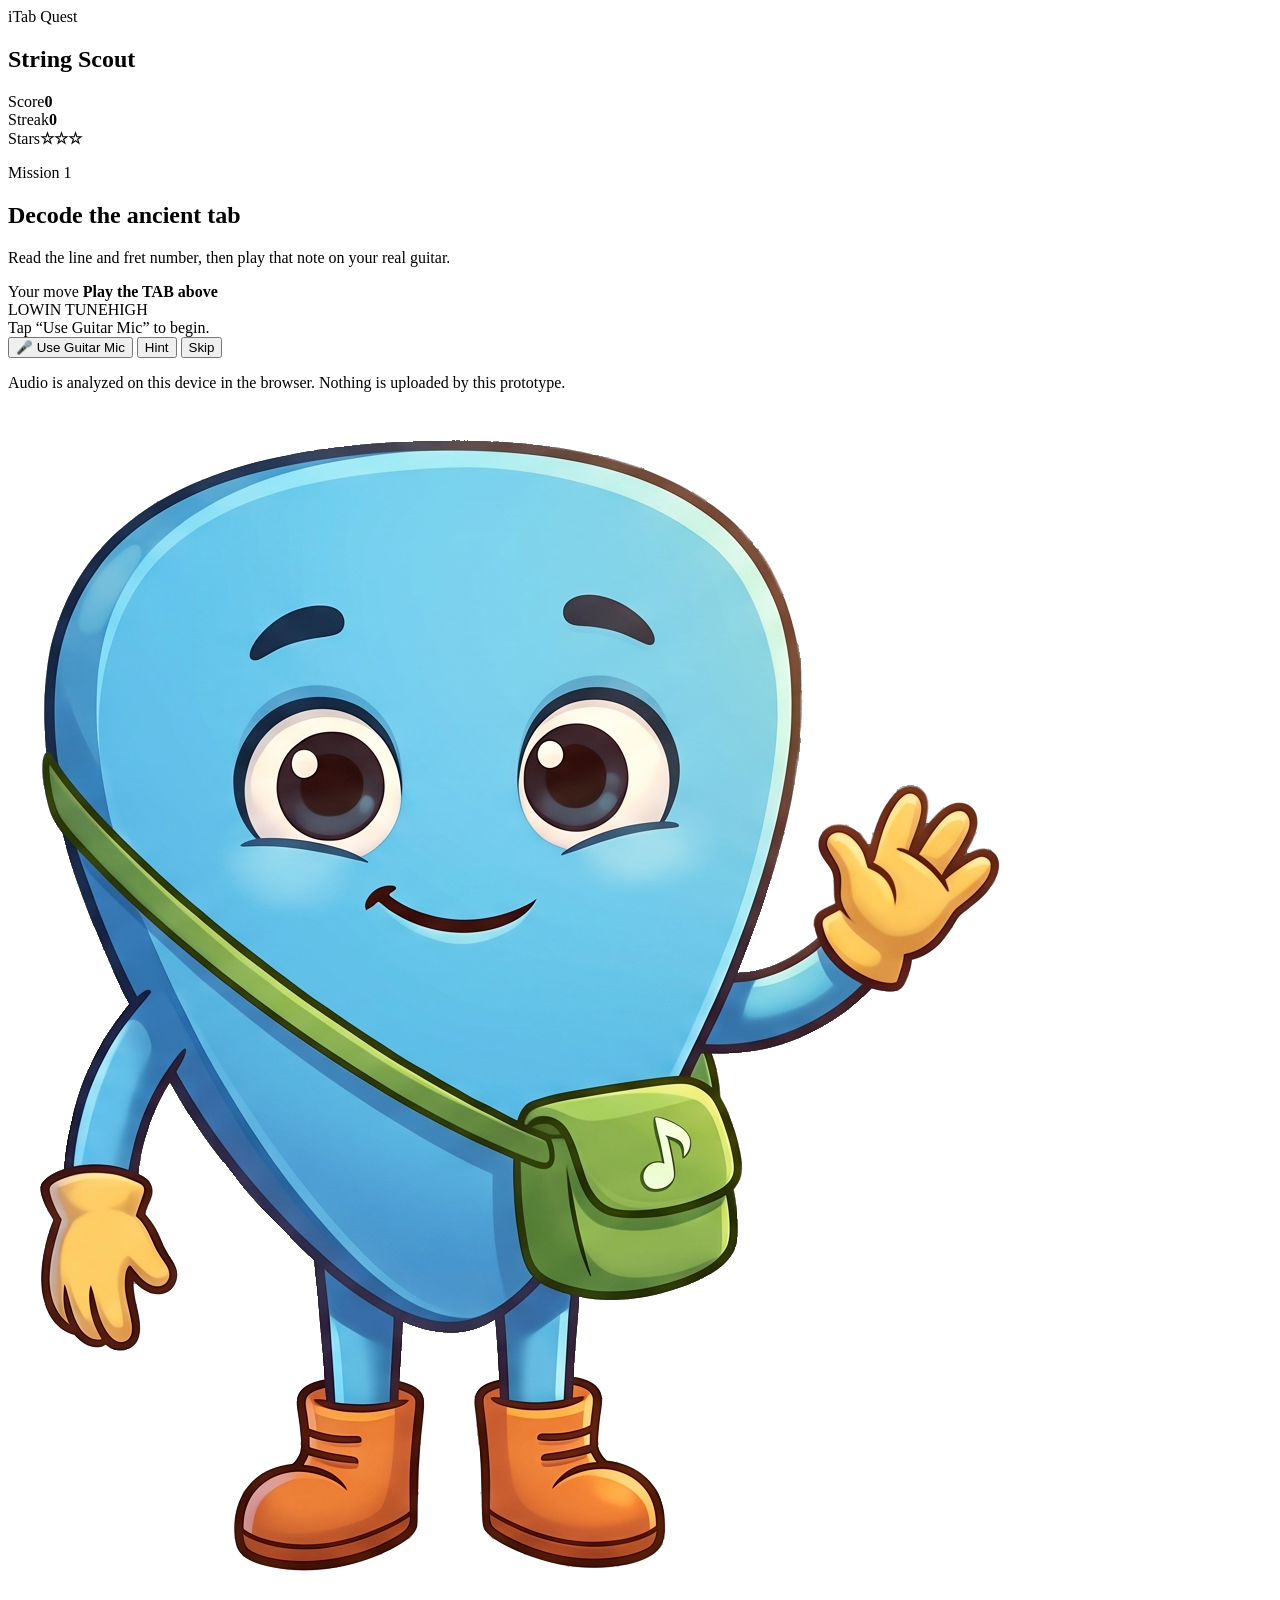
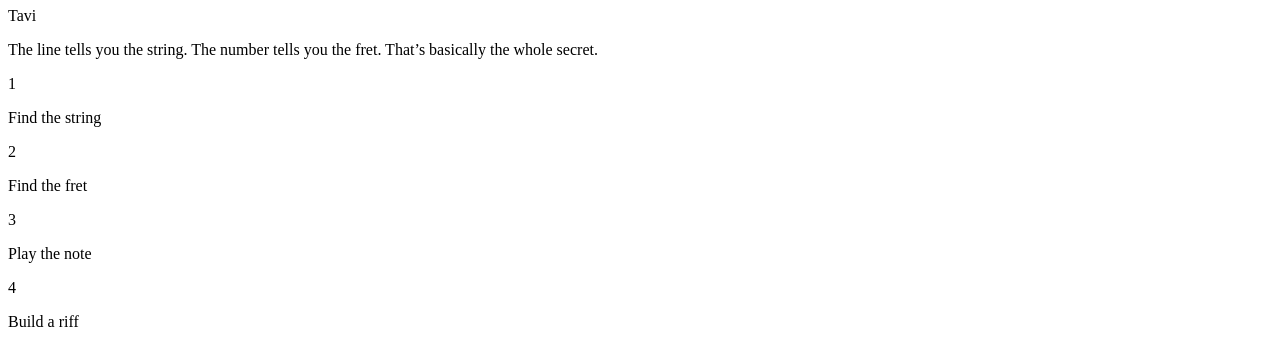
==== game/index.html @ 794a11cc "Build playable iTab Quest guitar-mic MVP" ====
<!doctype html>
<html lang="en">
<head>
  <meta charset="utf-8">
  <meta name="viewport" content="width=device-width, initial-scale=1">
  <meta name="theme-color" content="#241746">
  <title>iTab Quest — Playable MVP</title>
  <link rel="stylesheet" href="./styles.css">
</head>
<body>
  <main class="game-shell">
    <section class="hud" aria-label="Game status">
      <div>
        <span class="eyebrow">iTab Quest</span>
        <h1>String Scout</h1>
      </div>
      <div class="scoreboard">
        <div><span class="label">Score</span><strong id="score">0</strong></div>
        <div><span class="label">Streak</span><strong id="streak">0</strong></div>
        <div><span class="label">Stars</span><strong id="stars">☆☆☆</strong></div>
      </div>
    </section>

    <section class="play-area">
      <div class="mission-panel">
        <p class="mission-kicker">Mission <span id="missionNumber">1</span></p>
        <h2 id="missionTitle">Decode the ancient tab</h2>
        <p id="missionCopy">Read the line and fret number, then play that note on your real guitar.</p>

        <div class="tab-card" aria-label="Guitar tablature challenge">
          <div class="tab-lines" id="tabDisplay" aria-live="polite"></div>
        </div>

        <div class="target-row">
          <span class="target-label">Your move</span>
          <strong id="targetPrompt">Play the TAB above</strong>
        </div>

        <div class="pitch-meter" aria-label="Pitch feedback">
          <div class="meter-track">
            <div class="meter-center"></div>
            <div class="meter-needle" id="meterNeedle"></div>
          </div>
          <div class="meter-labels"><span>LOW</span><span>IN TUNE</span><span>HIGH</span></div>
        </div>

        <div class="feedback" id="feedback" role="status" aria-live="polite">
          Tap “Use Guitar Mic” to begin.
        </div>

        <div class="actions">
          <button class="primary" id="micButton" type="button">🎤 Use Guitar Mic</button>
          <button class="secondary" id="hintButton" type="button">Hint</button>
          <button class="ghost" id="skipButton" type="button">Skip</button>
        </div>

        <p class="privacy-note">Audio is analyzed on this device in the browser. Nothing is uploaded by this prototype.</p>
      </div>

      <aside class="guide-panel" aria-label="Tavi the guide">
        <img
          class="tavi"
          src="../itab_quest_approved_assets_v1/characters/character_tavi_main.png"
          alt="Tavi, your iTab Quest guide">
        <div class="speech">
          <span class="speaker">Tavi</span>
          <p id="taviLine">The line tells you the string. The number tells you the fret. That’s basically the whole secret.</p>
        </div>
      </aside>
    </section>

    <section class="lesson-strip">
      <div class="lesson-step done"><span>1</span><p>Find the string</p></div>
      <div class="lesson-step active"><span>2</span><p>Find the fret</p></div>
      <div class="lesson-step"><span>3</span><p>Play the note</p></div>
      <div class="lesson-step"><span>4</span><p>Build a riff</p></div>
    </section>
  </main>

  <script src="./app.js"></script>
</body>
</html>
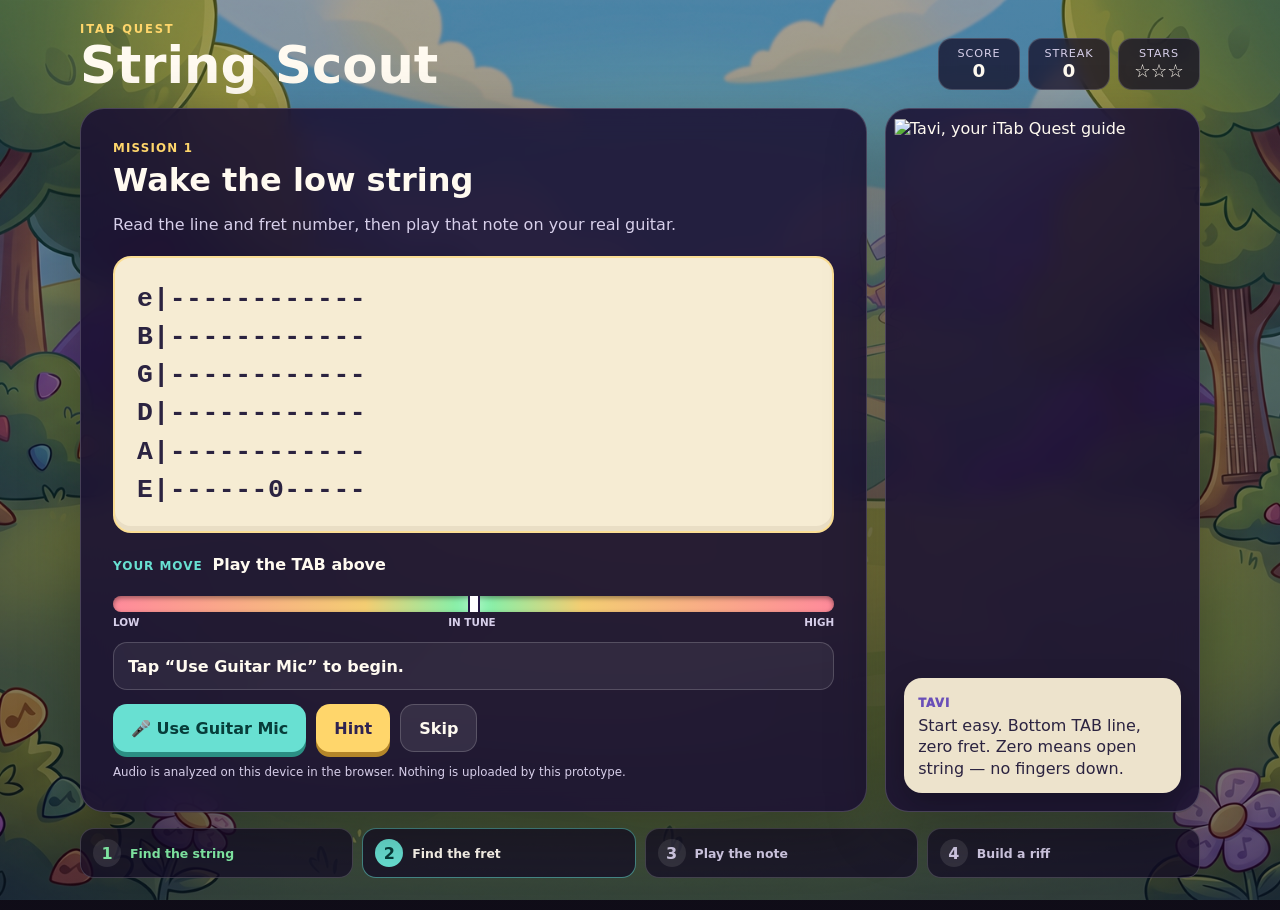
==== commit ccca86af: "Fix Pages path for approved Tavi asset" ====
--- a/game/index.html
+++ b/game/index.html
@@ -60,7 +60,7 @@
       <aside class="guide-panel" aria-label="Tavi the guide">
         <img
           class="tavi"
-          src="../itab_quest_approved_assets_v1/characters/character_tavi_main.png"
+          src="./itab_quest_approved_assets_v1/characters/character_tavi_main.png"
           alt="Tavi, your iTab Quest guide">
         <div class="speech">
           <span class="speaker">Tavi</span>
--- a/game/styles.css
+++ b/game/styles.css
@@ -0,0 +1,369 @@
+:root {
+  color-scheme: dark;
+  --ink: #fffaf0;
+  --muted: #d7cfea;
+  --panel: rgba(27, 17, 51, 0.88);
+  --panel-2: rgba(49, 32, 82, 0.90);
+  --border: rgba(255,255,255,0.18);
+  --accent: #68e0d2;
+  --accent-dark: #073d3a;
+  --gold: #ffd66b;
+  --danger: #ff8a9b;
+  --ok: #85f0a9;
+  --purple: #8d71ff;
+}
+
+* { box-sizing: border-box; }
+
+body {
+  margin: 0;
+  min-height: 100vh;
+  font-family: Inter, ui-rounded, "Trebuchet MS", system-ui, sans-serif;
+  color: var(--ink);
+  background:
+    linear-gradient(rgba(13, 8, 28, .38), rgba(13, 8, 28, .56)),
+    url("../itab_quest_approved_assets_v1/backgrounds/bg_gameplay.png") center / cover fixed;
+}
+
+button { font: inherit; }
+
+.game-shell {
+  width: min(1120px, calc(100% - 24px));
+  margin: 0 auto;
+  padding: 18px 0 32px;
+}
+
+.hud {
+  display: flex;
+  align-items: end;
+  justify-content: space-between;
+  gap: 18px;
+  margin-bottom: 18px;
+}
+
+.eyebrow {
+  display: inline-block;
+  text-transform: uppercase;
+  letter-spacing: .16em;
+  font-size: .72rem;
+  font-weight: 900;
+  color: var(--gold);
+}
+
+h1 {
+  margin: 4px 0 0;
+  font-size: clamp(1.8rem, 4vw, 3.2rem);
+  line-height: .95;
+}
+
+.scoreboard {
+  display: flex;
+  gap: 8px;
+  flex-wrap: wrap;
+  justify-content: end;
+}
+
+.scoreboard > div {
+  min-width: 82px;
+  padding: 8px 12px;
+  border: 1px solid var(--border);
+  border-radius: 14px;
+  background: rgba(18, 11, 37, .72);
+  backdrop-filter: blur(8px);
+  text-align: center;
+}
+
+.scoreboard .label {
+  display: block;
+  color: var(--muted);
+  font-size: .7rem;
+  text-transform: uppercase;
+  letter-spacing: .08em;
+}
+
+.scoreboard strong { font-size: 1.15rem; }
+
+.play-area {
+  display: grid;
+  grid-template-columns: minmax(0, 1.5fr) minmax(240px, .6fr);
+  gap: 18px;
+  align-items: stretch;
+}
+
+.mission-panel,
+.guide-panel {
+  border: 1px solid var(--border);
+  border-radius: 24px;
+  background: var(--panel);
+  backdrop-filter: blur(13px);
+  box-shadow: 0 20px 60px rgba(0,0,0,.3);
+}
+
+.mission-panel { padding: clamp(18px, 4vw, 32px); }
+
+.mission-kicker {
+  margin: 0 0 6px;
+  color: var(--gold);
+  font-weight: 900;
+  text-transform: uppercase;
+  letter-spacing: .1em;
+  font-size: .74rem;
+}
+
+.mission-panel h2 {
+  margin: 0;
+  font-size: clamp(1.35rem, 3vw, 2rem);
+}
+
+.mission-panel > p:not(.mission-kicker):not(.privacy-note) {
+  color: var(--muted);
+}
+
+.tab-card {
+  margin: 22px 0 14px;
+  padding: clamp(14px, 3vw, 22px);
+  border-radius: 18px;
+  border: 2px solid rgba(255,214,107,.6);
+  background: #f6ecd3;
+  color: #2b2340;
+  box-shadow: inset 0 -5px 0 rgba(83,56,33,.08);
+  overflow-x: auto;
+}
+
+.tab-lines {
+  min-width: 300px;
+  font-family: "Courier New", ui-monospace, monospace;
+  font-size: clamp(1.05rem, 3vw, 1.65rem);
+  line-height: 1.45;
+  font-weight: 800;
+  white-space: pre;
+  letter-spacing: .02em;
+}
+
+.target-row {
+  display: flex;
+  gap: 10px;
+  align-items: baseline;
+  flex-wrap: wrap;
+  padding: 8px 0 14px;
+}
+
+.target-label {
+  color: var(--accent);
+  font-size: .75rem;
+  font-weight: 900;
+  text-transform: uppercase;
+  letter-spacing: .08em;
+}
+
+.pitch-meter { margin: 8px 0 14px; }
+
+.meter-track {
+  position: relative;
+  height: 16px;
+  border-radius: 999px;
+  background: linear-gradient(90deg, var(--danger), #f3cd72 35%, var(--ok) 48%, var(--ok) 52%, #f3cd72 65%, var(--danger));
+  overflow: hidden;
+  box-shadow: inset 0 2px 5px rgba(0,0,0,.4);
+}
+
+.meter-center {
+  position: absolute;
+  inset: -3px auto -3px 50%;
+  width: 3px;
+  transform: translateX(-50%);
+  background: white;
+}
+
+.meter-needle {
+  position: absolute;
+  top: -4px;
+  left: 50%;
+  width: 8px;
+  height: 24px;
+  border-radius: 4px;
+  background: #fff;
+  transform: translateX(-50%);
+  box-shadow: 0 0 0 2px #241746, 0 0 16px rgba(255,255,255,.8);
+  transition: left .12s ease;
+}
+
+.meter-labels {
+  display: flex;
+  justify-content: space-between;
+  color: var(--muted);
+  font-size: .65rem;
+  font-weight: 800;
+  padding-top: 4px;
+}
+
+.feedback {
+  min-height: 48px;
+  display: flex;
+  align-items: center;
+  padding: 11px 14px;
+  border-radius: 14px;
+  border: 1px solid var(--border);
+  background: rgba(255,255,255,.06);
+  font-weight: 800;
+}
+
+.feedback.ok {
+  border-color: rgba(133,240,169,.55);
+  background: rgba(73,155,97,.22);
+}
+
+.feedback.warn {
+  border-color: rgba(255,214,107,.5);
+  background: rgba(165,124,30,.2);
+}
+
+.feedback.bad {
+  border-color: rgba(255,138,155,.5);
+  background: rgba(166,61,81,.2);
+}
+
+.actions {
+  display: flex;
+  gap: 10px;
+  flex-wrap: wrap;
+  margin-top: 14px;
+}
+
+.actions button {
+  min-height: 48px;
+  border-radius: 14px;
+  border: 0;
+  padding: 0 18px;
+  font-weight: 900;
+  cursor: pointer;
+  transition: transform .08s ease, filter .12s ease;
+}
+
+.actions button:active { transform: translateY(2px); }
+.actions button:focus-visible { outline: 3px solid white; outline-offset: 3px; }
+
+.primary {
+  color: var(--accent-dark);
+  background: var(--accent);
+  box-shadow: 0 5px 0 #2b8f84;
+}
+
+.secondary {
+  color: #2f2351;
+  background: var(--gold);
+  box-shadow: 0 5px 0 #b48629;
+}
+
+.ghost {
+  color: var(--ink);
+  background: rgba(255,255,255,.09);
+  border: 1px solid var(--border) !important;
+}
+
+.privacy-note {
+  margin: 13px 0 0;
+  color: var(--muted);
+  font-size: .74rem;
+}
+
+.guide-panel {
+  position: relative;
+  min-height: 420px;
+  padding: 18px;
+  overflow: hidden;
+  display: flex;
+  flex-direction: column;
+  justify-content: end;
+}
+
+.tavi {
+  position: absolute;
+  inset: 10px 0 auto 50%;
+  transform: translateX(-50%);
+  width: min(95%, 350px);
+  height: auto;
+  max-height: 330px;
+  object-fit: contain;
+  object-position: center top;
+}
+
+.speech {
+  position: relative;
+  z-index: 2;
+  border-radius: 18px;
+  background: rgba(246,236,211,.96);
+  color: #2b2340;
+  padding: 14px;
+  box-shadow: 0 12px 30px rgba(0,0,0,.25);
+}
+
+.speech p { margin: 4px 0 0; line-height: 1.35; }
+
+.speaker {
+  color: #6a4fb8;
+  font-weight: 950;
+  text-transform: uppercase;
+  font-size: .72rem;
+  letter-spacing: .08em;
+}
+
+.lesson-strip {
+  display: grid;
+  grid-template-columns: repeat(4,1fr);
+  gap: 9px;
+  margin-top: 16px;
+}
+
+.lesson-step {
+  display: flex;
+  align-items: center;
+  gap: 9px;
+  padding: 10px 12px;
+  border: 1px solid var(--border);
+  border-radius: 14px;
+  background: rgba(18,11,37,.72);
+  color: var(--muted);
+}
+
+.lesson-step span {
+  display: grid;
+  place-items: center;
+  flex: 0 0 28px;
+  height: 28px;
+  border-radius: 50%;
+  background: rgba(255,255,255,.1);
+  font-weight: 900;
+}
+
+.lesson-step p {
+  margin: 0;
+  font-size: .78rem;
+  font-weight: 800;
+}
+
+.lesson-step.done { color: var(--ok); }
+.lesson-step.active { color: var(--ink); border-color: rgba(104,224,210,.55); }
+.lesson-step.active span { color: var(--accent-dark); background: var(--accent); }
+
+@media (max-width: 760px) {
+  body { background-attachment: scroll; }
+  .hud { align-items: flex-start; }
+  .scoreboard > div { min-width: 65px; padding-inline: 8px; }
+  .play-area { grid-template-columns: 1fr; }
+  .guide-panel { min-height: 330px; }
+  .tavi { max-height: 250px; }
+  .lesson-strip { grid-template-columns: repeat(2,1fr); }
+}
+
+@media (max-width: 480px) {
+  .game-shell { width: min(100% - 14px, 1120px); padding-top: 10px; }
+  .hud { display: block; }
+  .scoreboard { justify-content: start; margin-top: 10px; }
+  .actions button { flex: 1 1 140px; }
+  .lesson-strip { grid-template-columns: 1fr 1fr; }
+}
+
+@media (prefers-reduced-motion: reduce) {
+  *, *::before, *::after { scroll-behavior: auto !important; transition: none !important; }
+}
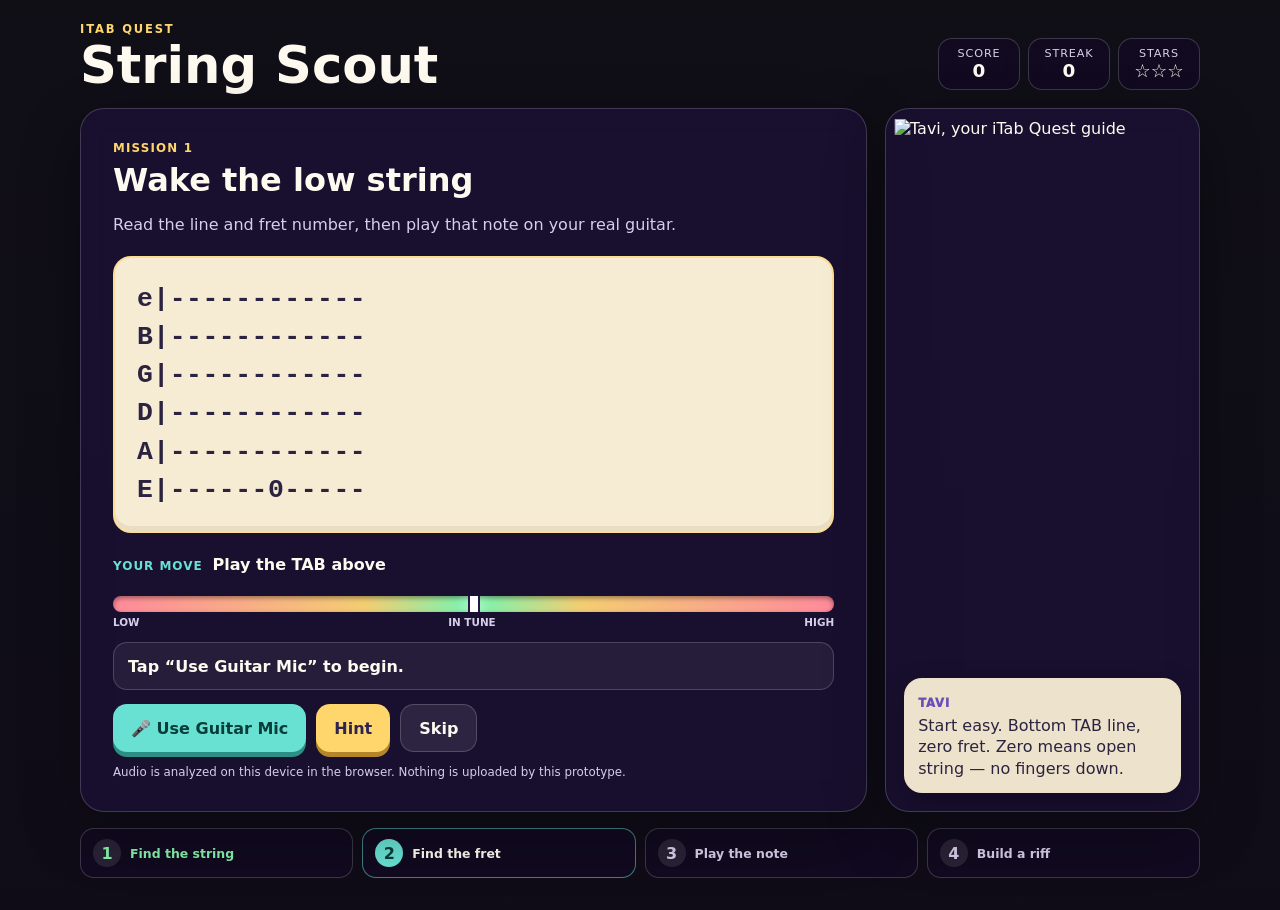
==== commit 28846d79: "Bust Pages cache for corrected asset paths" ====
--- a/game/index.html
+++ b/game/index.html
@@ -5,7 +5,7 @@
   <meta name="viewport" content="width=device-width, initial-scale=1">
   <meta name="theme-color" content="#241746">
   <title>iTab Quest — Playable MVP</title>
-  <link rel="stylesheet" href="./styles.css">
+  <link rel="stylesheet" href="./styles.css?v=f4a4476">
 </head>
 <body>
   <main class="game-shell">
--- a/game/styles.css
+++ b/game/styles.css
@@ -22,7 +22,7 @@
   color: var(--ink);
   background:
     linear-gradient(rgba(13, 8, 28, .38), rgba(13, 8, 28, .56)),
-    url("../itab_quest_approved_assets_v1/backgrounds/bg_gameplay.png") center / cover fixed;
+    url("./itab_quest_approved_assets_v1/backgrounds/bg_gameplay.png") center / cover fixed;
 }
 
 button { font: inherit; }
